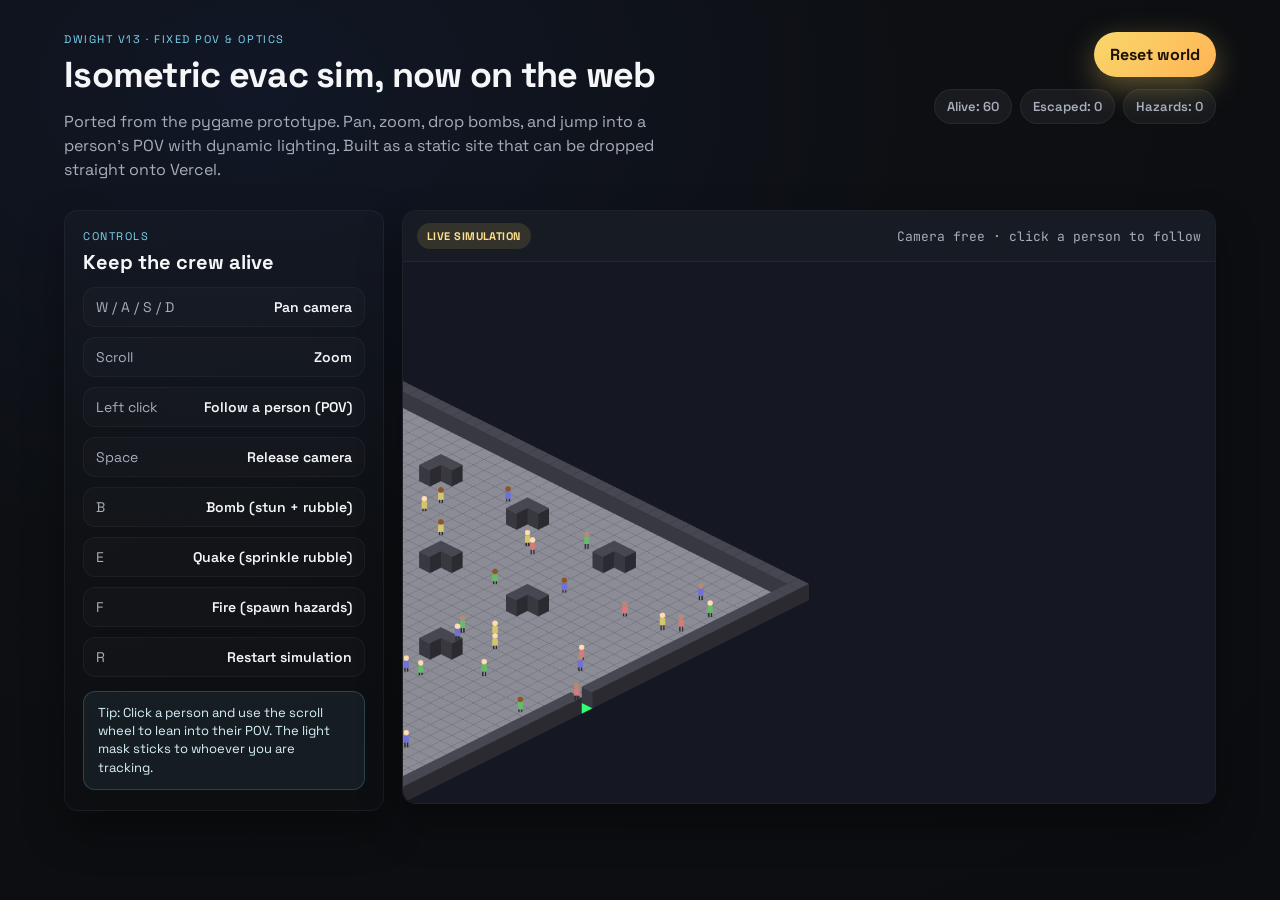
==== index.html @ 776c5ba7 "frontend" ====
<!doctype html>
<html lang="en">
<head>
  <meta charset="UTF-8">
  <meta name="viewport" content="width=device-width, initial-scale=1.0">
  <title>Dwight V13 – Browser Port</title>
  <link rel="preconnect" href="https://fonts.googleapis.com">
  <link rel="preconnect" href="https://fonts.gstatic.com" crossorigin>
  <link href="https://fonts.googleapis.com/css2?family=Space+Grotesk:wght@400;500;700&family=JetBrains+Mono:wght@400;600&display=swap" rel="stylesheet">
  <link rel="stylesheet" href="style.css">
</head>
<body>
  <div class="page">
    <header class="hero">
      <div>
        <p class="eyebrow">Dwight V13 · Fixed POV & Optics</p>
        <h1>Isometric evac sim, now on the web</h1>
        <p class="lede">
          Ported from the pygame prototype. Pan, zoom, drop bombs, and jump into a person's POV with dynamic lighting.
          Built as a static site that can be dropped straight onto Vercel.
        </p>
      </div>
      <div class="hero__cta">
        <button id="resetBtn" class="btn btn-primary">Reset world</button>
        <div class="chips">
          <span class="chip" id="aliveChip">Alive: 0</span>
          <span class="chip" id="escapedChip">Escaped: 0</span>
          <span class="chip" id="hazardChip">Hazards: 0</span>
        </div>
      </div>
    </header>

    <section class="layout">
      <aside class="panel">
        <div class="panel__header">
          <div>
            <p class="eyebrow">Controls</p>
            <h2>Keep the crew alive</h2>
          </div>
        </div>
        <ul class="control-list">
          <li><span>W / A / S / D</span><strong>Pan camera</strong></li>
          <li><span>Scroll</span><strong>Zoom</strong></li>
          <li><span>Left click</span><strong>Follow a person (POV)</strong></li>
          <li><span>Space</span><strong>Release camera</strong></li>
          <li><span>B</span><strong>Bomb (stun + rubble)</strong></li>
          <li><span>E</span><strong>Quake (sprinkle rubble)</strong></li>
          <li><span>F</span><strong>Fire (spawn hazards)</strong></li>
          <li><span>R</span><strong>Restart simulation</strong></li>
        </ul>
        <div class="note">
          Tip: Click a person and use the scroll wheel to lean into their POV. The light mask sticks to whoever you are tracking.
        </div>
      </aside>

      <div class="canvas-wrap">
        <div class="canvas-header">
          <div class="tag">Live simulation</div>
          <div id="targetInfo" class="target-info">Camera free · click a person to follow</div>
        </div>
        <canvas id="sim" width="1200" height="800"></canvas>
      </div>
    </section>
  </div>

  <script src="main.js"></script>
</body>
</html>
---- style.css ----
* { box-sizing: border-box; }

:root {
  --bg: #0d0f12;
  --panel: #12151b;
  --panel-2: #171b23;
  --ink: #f5f6f8;
  --muted: #a7adba;
  --accent: #f8d86b;
  --accent-2: #7cd6f1;
  --danger: #ff865b;
  --radius: 14px;
  --shadow: 0 20px 40px rgba(0, 0, 0, 0.35);
}

body {
  margin: 0;
  font-family: 'Space Grotesk', 'Inter', system-ui, -apple-system, BlinkMacSystemFont, sans-serif;
  background: radial-gradient(120% 120% at 20% 10%, #111726 0, #0d0f12 45%, #0b0d10 100%);
  color: var(--ink);
  min-height: 100vh;
}

.page {
  max-width: 1200px;
  margin: 0 auto;
  padding: 32px 24px 64px;
}

.hero {
  display: flex;
  align-items: flex-start;
  justify-content: space-between;
  gap: 24px;
  margin-bottom: 28px;
}

.hero h1 {
  margin: 6px 0 12px;
  font-size: clamp(26px, 3vw, 36px);
  letter-spacing: -0.02em;
}

.hero .lede {
  margin: 0;
  color: var(--muted);
  max-width: 640px;
  line-height: 1.5;
}

.hero__cta {
  display: flex;
  flex-direction: column;
  align-items: flex-end;
  gap: 12px;
  min-width: 240px;
}

.eyebrow {
  margin: 0;
  text-transform: uppercase;
  letter-spacing: 0.14em;
  font-size: 11px;
  color: var(--accent-2);
}

.btn {
  font: inherit;
  border: none;
  cursor: pointer;
  padding: 12px 16px;
  border-radius: 999px;
  transition: transform 120ms ease, box-shadow 120ms ease, background 160ms ease;
}

.btn-primary {
  background: linear-gradient(135deg, #f8d86b, #ffb454);
  color: #1b1105;
  font-weight: 700;
  box-shadow: 0 10px 30px rgba(248, 216, 107, 0.35);
}

.btn-primary:hover { transform: translateY(-1px); }
.btn-primary:active { transform: translateY(0); }

.chips {
  display: flex;
  gap: 8px;
  flex-wrap: wrap;
  justify-content: flex-end;
}

.chip {
  padding: 8px 12px;
  border-radius: 999px;
  background: rgba(255, 255, 255, 0.05);
  border: 1px solid rgba(255, 255, 255, 0.06);
  color: var(--muted);
  font-weight: 600;
  font-size: 13px;
}

.layout {
  display: grid;
  grid-template-columns: 320px 1fr;
  gap: 18px;
  align-items: start;
}

.panel {
  background: linear-gradient(160deg, rgba(255, 255, 255, 0.02), rgba(255, 255, 255, 0));
  border: 1px solid rgba(255, 255, 255, 0.05);
  border-radius: var(--radius);
  padding: 18px 18px 20px;
  box-shadow: var(--shadow);
}

.panel__header {
  display: flex;
  align-items: center;
  justify-content: space-between;
}

.panel h2 {
  margin: 6px 0 12px;
  font-size: 20px;
}

.control-list {
  list-style: none;
  margin: 0;
  padding: 0;
  display: grid;
  gap: 10px;
}

.control-list li {
  display: flex;
  justify-content: space-between;
  align-items: center;
  background: rgba(255, 255, 255, 0.02);
  border: 1px solid rgba(255, 255, 255, 0.04);
  padding: 10px 12px;
  border-radius: 12px;
  font-size: 14px;
  color: var(--muted);
}

.control-list strong {
  color: var(--ink);
  font-weight: 600;
}

.note {
  margin-top: 14px;
  padding: 12px 14px;
  border-radius: 12px;
  background: rgba(124, 214, 241, 0.08);
  border: 1px solid rgba(124, 214, 241, 0.2);
  color: #d9f1f9;
  font-size: 13px;
  line-height: 1.4;
}

.canvas-wrap {
  background: var(--panel);
  border-radius: var(--radius);
  border: 1px solid rgba(255, 255, 255, 0.05);
  box-shadow: var(--shadow);
  overflow: hidden;
}

.canvas-header {
  display: flex;
  align-items: center;
  justify-content: space-between;
  padding: 12px 14px;
  background: var(--panel-2);
  border-bottom: 1px solid rgba(255, 255, 255, 0.05);
  color: var(--muted);
  font-size: 13px;
}

.tag {
  padding: 6px 10px;
  background: rgba(248, 216, 107, 0.12);
  color: #ffdf8d;
  border-radius: 999px;
  font-weight: 700;
  letter-spacing: 0.04em;
  text-transform: uppercase;
  font-size: 11px;
}

.target-info {
  font-family: 'JetBrains Mono', 'Space Grotesk', monospace;
}

canvas {
  width: 100%;
  height: auto;
  display: block;
  background: linear-gradient(180deg, #0f1218 0%, #090b0f 100%);
}

@media (max-width: 960px) {
  .layout {
    grid-template-columns: 1fr;
  }
  .hero {
    flex-direction: column;
    align-items: flex-start;
  }
  .hero__cta {
    width: 100%;
    align-items: flex-start;
  }
}
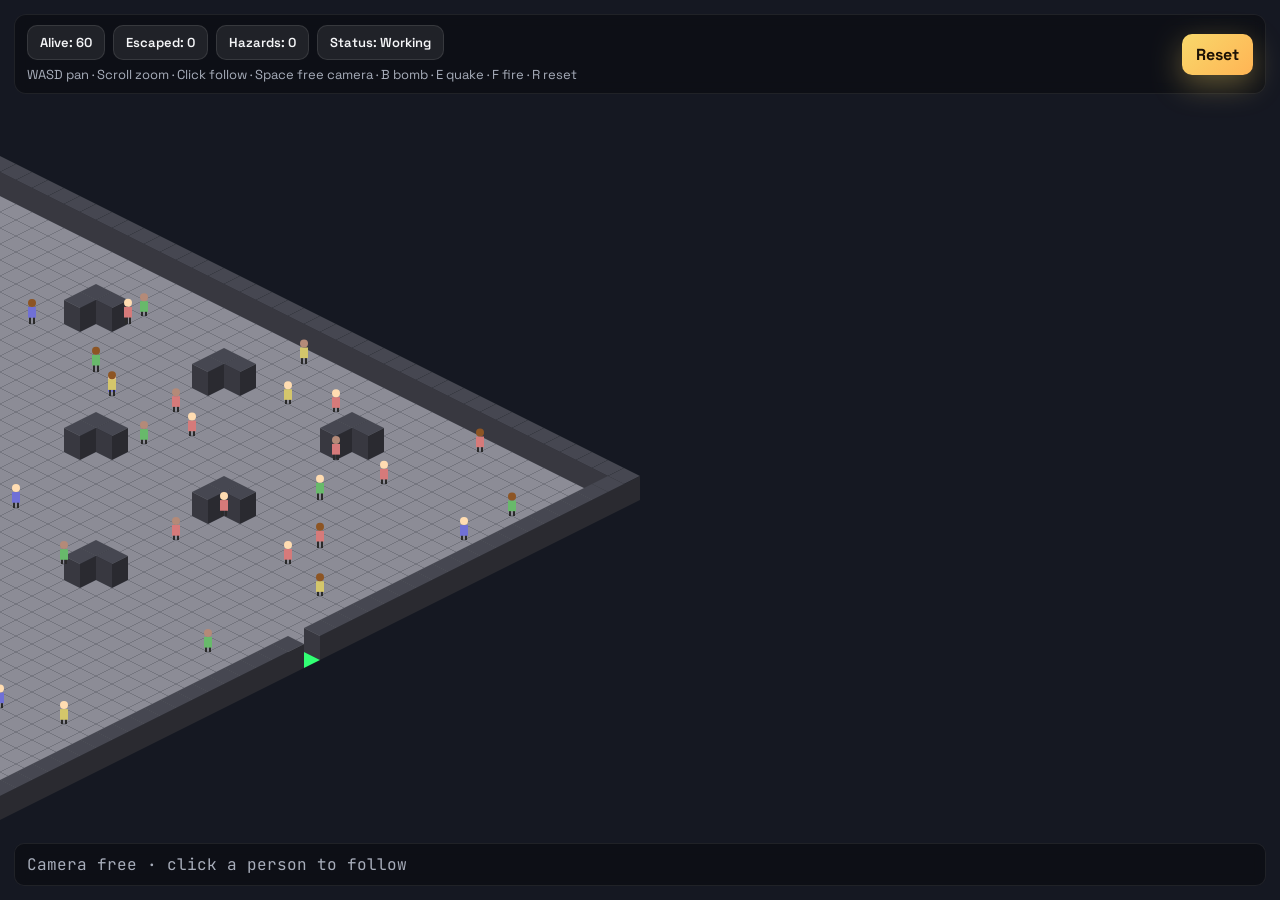
==== commit 46de31c0: "frontend" ====
--- a/index.html
+++ b/index.html
@@ -3,65 +3,30 @@
 <head>
   <meta charset="UTF-8">
   <meta name="viewport" content="width=device-width, initial-scale=1.0">
-  <title>Dwight V13 – Browser Port</title>
+  <title>Dwight V13</title>
   <link rel="preconnect" href="https://fonts.googleapis.com">
   <link rel="preconnect" href="https://fonts.gstatic.com" crossorigin>
   <link href="https://fonts.googleapis.com/css2?family=Space+Grotesk:wght@400;500;700&family=JetBrains+Mono:wght@400;600&display=swap" rel="stylesheet">
   <link rel="stylesheet" href="style.css">
 </head>
 <body>
-  <div class="page">
-    <header class="hero">
-      <div>
-        <p class="eyebrow">Dwight V13 · Fixed POV & Optics</p>
-        <h1>Isometric evac sim, now on the web</h1>
-        <p class="lede">
-          Ported from the pygame prototype. Pan, zoom, drop bombs, and jump into a person's POV with dynamic lighting.
-          Built as a static site that can be dropped straight onto Vercel.
-        </p>
+  <div class="hud">
+    <div class="hud__stats">
+      <div class="chips">
+        <span class="chip" id="aliveChip">Alive: 0</span>
+        <span class="chip" id="escapedChip">Escaped: 0</span>
+        <span class="chip" id="hazardChip">Hazards: 0</span>
+        <span class="chip" id="statusChip">Status: Working</span>
       </div>
-      <div class="hero__cta">
-        <button id="resetBtn" class="btn btn-primary">Reset world</button>
-        <div class="chips">
-          <span class="chip" id="aliveChip">Alive: 0</span>
-          <span class="chip" id="escapedChip">Escaped: 0</span>
-          <span class="chip" id="hazardChip">Hazards: 0</span>
-        </div>
+      <div class="controls">
+        WASD pan · Scroll zoom · Click follow · Space free camera · B bomb · E quake · F fire · R reset
       </div>
-    </header>
+    </div>
+    <button id="resetBtn" class="btn btn-primary">Reset</button>
+  </div>
 
-    <section class="layout">
-      <aside class="panel">
-        <div class="panel__header">
-          <div>
-            <p class="eyebrow">Controls</p>
-            <h2>Keep the crew alive</h2>
-          </div>
-        </div>
-        <ul class="control-list">
-          <li><span>W / A / S / D</span><strong>Pan camera</strong></li>
-          <li><span>Scroll</span><strong>Zoom</strong></li>
-          <li><span>Left click</span><strong>Follow a person (POV)</strong></li>
-          <li><span>Space</span><strong>Release camera</strong></li>
-          <li><span>B</span><strong>Bomb (stun + rubble)</strong></li>
-          <li><span>E</span><strong>Quake (sprinkle rubble)</strong></li>
-          <li><span>F</span><strong>Fire (spawn hazards)</strong></li>
-          <li><span>R</span><strong>Restart simulation</strong></li>
-        </ul>
-        <div class="note">
-          Tip: Click a person and use the scroll wheel to lean into their POV. The light mask sticks to whoever you are tracking.
-        </div>
-      </aside>
-
-      <div class="canvas-wrap">
-        <div class="canvas-header">
-          <div class="tag">Live simulation</div>
-          <div id="targetInfo" class="target-info">Camera free · click a person to follow</div>
-        </div>
-        <canvas id="sim" width="1200" height="800"></canvas>
-      </div>
-    </section>
-  </div>
+  <canvas id="sim"></canvas>
+  <div id="targetInfo" class="target-info">Camera free · click a person to follow</div>
 
   <script src="main.js"></script>
 </body>
--- a/style.css
+++ b/style.css
@@ -2,74 +2,76 @@
 
 :root {
   --bg: #0d0f12;
-  --panel: #12151b;
-  --panel-2: #171b23;
   --ink: #f5f6f8;
   --muted: #a7adba;
   --accent: #f8d86b;
   --accent-2: #7cd6f1;
-  --danger: #ff865b;
-  --radius: 14px;
-  --shadow: 0 20px 40px rgba(0, 0, 0, 0.35);
+}
+
+html, body {
+  margin: 0;
+  padding: 0;
+  width: 100%;
+  height: 100%;
+  overflow: hidden;
 }
 
 body {
-  margin: 0;
   font-family: 'Space Grotesk', 'Inter', system-ui, -apple-system, BlinkMacSystemFont, sans-serif;
   background: radial-gradient(120% 120% at 20% 10%, #111726 0, #0d0f12 45%, #0b0d10 100%);
   color: var(--ink);
-  min-height: 100vh;
 }
 
-.page {
-  max-width: 1200px;
-  margin: 0 auto;
-  padding: 32px 24px 64px;
+.hud {
+  position: fixed;
+  top: 14px;
+  left: 14px;
+  right: 14px;
+  display: flex;
+  align-items: center;
+  justify-content: space-between;
+  gap: 12px;
+  z-index: 10;
+  padding: 10px 12px;
+  border-radius: 12px;
+  background: rgba(0, 0, 0, 0.35);
+  border: 1px solid rgba(255, 255, 255, 0.08);
+  backdrop-filter: blur(6px);
 }
 
-.hero {
+.hud__stats {
   display: flex;
-  align-items: flex-start;
-  justify-content: space-between;
-  gap: 24px;
-  margin-bottom: 28px;
+  flex-direction: column;
+  gap: 6px;
 }
 
-.hero h1 {
-  margin: 6px 0 12px;
-  font-size: clamp(26px, 3vw, 36px);
-  letter-spacing: -0.02em;
+.chips {
+  display: flex;
+  gap: 8px;
+  flex-wrap: wrap;
 }
 
-.hero .lede {
-  margin: 0;
-  color: var(--muted);
-  max-width: 640px;
-  line-height: 1.5;
+.chip {
+  padding: 8px 12px;
+  border-radius: 10px;
+  background: rgba(255, 255, 255, 0.08);
+  border: 1px solid rgba(255, 255, 255, 0.1);
+  color: var(--ink);
+  font-weight: 600;
+  font-size: 13px;
 }
 
-.hero__cta {
-  display: flex;
-  flex-direction: column;
-  align-items: flex-end;
-  gap: 12px;
-  min-width: 240px;
-}
-
-.eyebrow {
-  margin: 0;
-  text-transform: uppercase;
-  letter-spacing: 0.14em;
-  font-size: 11px;
-  color: var(--accent-2);
+.controls {
+  color: var(--muted);
+  font-size: 13px;
 }
 
 .btn {
   font: inherit;
   border: none;
   cursor: pointer;
-  padding: 12px 16px;
-  border-radius: 999px;
+  padding: 10px 14px;
+  border-radius: 10px;
   transition: transform 120ms ease, box-shadow 120ms ease, background 160ms ease;
 }
 
@@ -83,136 +85,31 @@
 .btn-primary:hover { transform: translateY(-1px); }
 .btn-primary:active { transform: translateY(0); }
 
-.chips {
-  display: flex;
-  gap: 8px;
-  flex-wrap: wrap;
-  justify-content: flex-end;
-}
-
-.chip {
-  padding: 8px 12px;
-  border-radius: 999px;
-  background: rgba(255, 255, 255, 0.05);
-  border: 1px solid rgba(255, 255, 255, 0.06);
-  color: var(--muted);
-  font-weight: 600;
-  font-size: 13px;
-}
-
-.layout {
-  display: grid;
-  grid-template-columns: 320px 1fr;
-  gap: 18px;
-  align-items: start;
-}
-
-.panel {
-  background: linear-gradient(160deg, rgba(255, 255, 255, 0.02), rgba(255, 255, 255, 0));
-  border: 1px solid rgba(255, 255, 255, 0.05);
-  border-radius: var(--radius);
-  padding: 18px 18px 20px;
-  box-shadow: var(--shadow);
-}
-
-.panel__header {
-  display: flex;
-  align-items: center;
-  justify-content: space-between;
-}
-
-.panel h2 {
-  margin: 6px 0 12px;
-  font-size: 20px;
-}
-
-.control-list {
-  list-style: none;
-  margin: 0;
-  padding: 0;
-  display: grid;
-  gap: 10px;
-}
-
-.control-list li {
-  display: flex;
-  justify-content: space-between;
-  align-items: center;
-  background: rgba(255, 255, 255, 0.02);
-  border: 1px solid rgba(255, 255, 255, 0.04);
-  padding: 10px 12px;
-  border-radius: 12px;
-  font-size: 14px;
-  color: var(--muted);
-}
-
-.control-list strong {
-  color: var(--ink);
-  font-weight: 600;
-}
-
-.note {
-  margin-top: 14px;
-  padding: 12px 14px;
-  border-radius: 12px;
-  background: rgba(124, 214, 241, 0.08);
-  border: 1px solid rgba(124, 214, 241, 0.2);
-  color: #d9f1f9;
-  font-size: 13px;
-  line-height: 1.4;
-}
-
-.canvas-wrap {
-  background: var(--panel);
-  border-radius: var(--radius);
-  border: 1px solid rgba(255, 255, 255, 0.05);
-  box-shadow: var(--shadow);
-  overflow: hidden;
-}
-
-.canvas-header {
-  display: flex;
-  align-items: center;
-  justify-content: space-between;
-  padding: 12px 14px;
-  background: var(--panel-2);
-  border-bottom: 1px solid rgba(255, 255, 255, 0.05);
-  color: var(--muted);
-  font-size: 13px;
-}
-
-.tag {
-  padding: 6px 10px;
-  background: rgba(248, 216, 107, 0.12);
-  color: #ffdf8d;
-  border-radius: 999px;
-  font-weight: 700;
-  letter-spacing: 0.04em;
-  text-transform: uppercase;
-  font-size: 11px;
-}
-
-.target-info {
-  font-family: 'JetBrains Mono', 'Space Grotesk', monospace;
-}
-
-canvas {
-  width: 100%;
-  height: auto;
+#sim {
+  width: 100vw;
+  height: 100vh;
   display: block;
   background: linear-gradient(180deg, #0f1218 0%, #090b0f 100%);
 }
 
-@media (max-width: 960px) {
-  .layout {
-    grid-template-columns: 1fr;
-  }
-  .hero {
-    flex-direction: column;
-    align-items: flex-start;
-  }
-  .hero__cta {
-    width: 100%;
-    align-items: flex-start;
-  }
+.target-info {
+  position: fixed;
+  bottom: 14px;
+  left: 14px;
+  right: 14px;
+  padding: 10px 12px;
+  border-radius: 10px;
+  background: rgba(0, 0, 0, 0.35);
+  border: 1px solid rgba(255, 255, 255, 0.08);
+  color: var(--muted);
+  font-family: 'JetBrains Mono', 'Space Grotesk', monospace;
+  z-index: 10;
+  backdrop-filter: blur(6px);
 }
+
+@media (max-width: 720px) {
+  .controls { font-size: 12px; }
+  .chip { font-size: 12px; }
+  .hud { flex-direction: column; align-items: flex-start; }
+  .btn-primary { width: 100%; }
+}
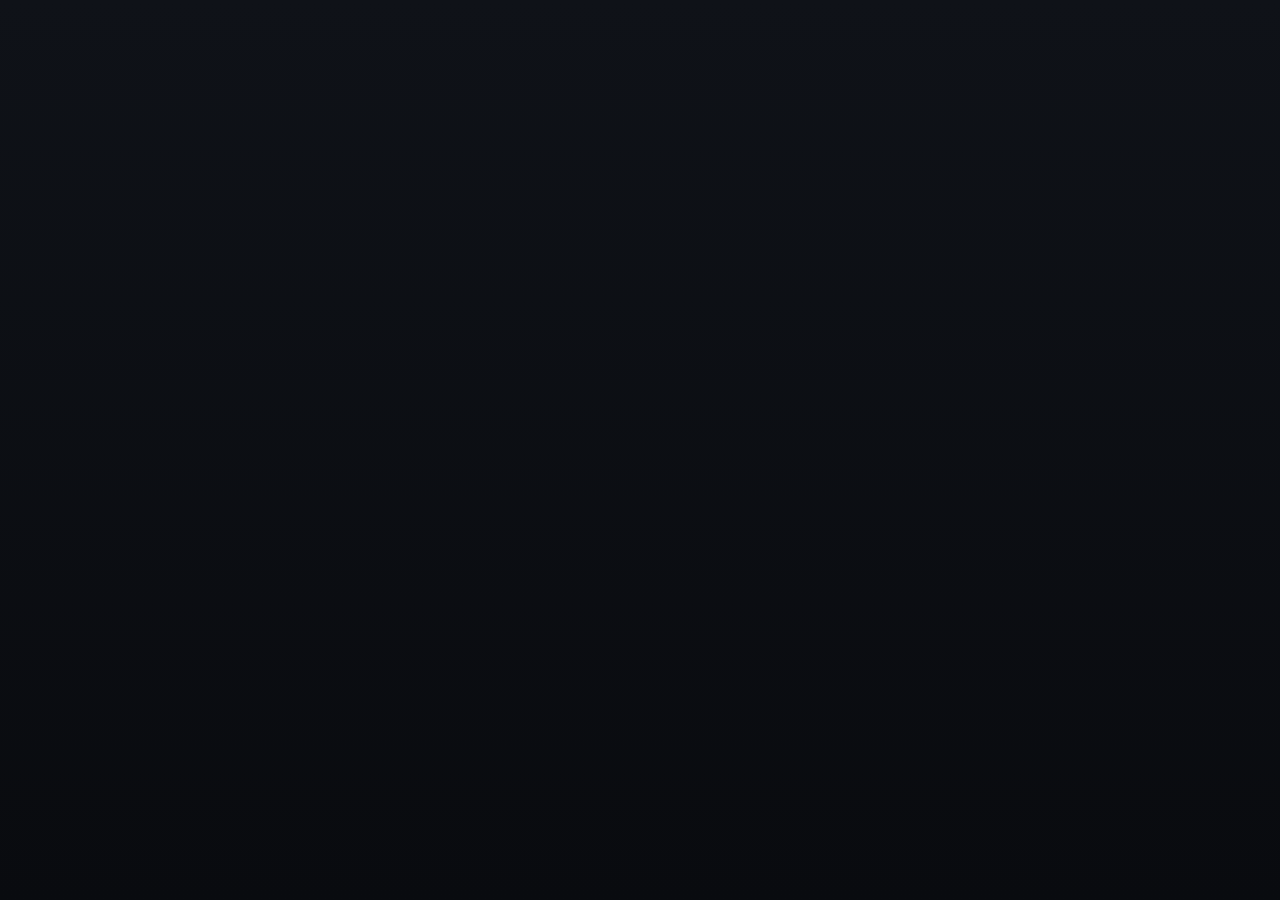
==== commit 7ed7fcc7: "frontend" ====
--- a/index.html
+++ b/index.html
@@ -10,24 +10,8 @@
   <link rel="stylesheet" href="style.css">
 </head>
 <body>
-  <div class="hud">
-    <div class="hud__stats">
-      <div class="chips">
-        <span class="chip" id="aliveChip">Alive: 0</span>
-        <span class="chip" id="escapedChip">Escaped: 0</span>
-        <span class="chip" id="hazardChip">Hazards: 0</span>
-        <span class="chip" id="statusChip">Status: Working</span>
-      </div>
-      <div class="controls">
-        WASD pan · Scroll zoom · Click follow · Space free camera · B bomb · E quake · F fire · R reset
-      </div>
-    </div>
-    <button id="resetBtn" class="btn btn-primary">Reset</button>
-  </div>
-
   <canvas id="sim"></canvas>
-  <div id="targetInfo" class="target-info">Camera free · click a person to follow</div>
-
-  <script src="main.js"></script>
+  <div id="app"></div>
+  <script type="module" src="main.js"></script>
 </body>
 </html>
--- a/style.css
+++ b/style.css
@@ -22,8 +22,21 @@
   color: var(--ink);
 }
 
+#app {
+  position: fixed;
+  inset: 0;
+  pointer-events: none;
+  z-index: 5;
+}
+
+.overlay {
+  width: 100%;
+  height: 100%;
+  position: relative;
+}
+
 .hud {
-  position: fixed;
+  position: absolute;
   top: 14px;
   left: 14px;
   right: 14px;
@@ -31,12 +44,12 @@
   align-items: center;
   justify-content: space-between;
   gap: 12px;
-  z-index: 10;
   padding: 10px 12px;
   border-radius: 12px;
   background: rgba(0, 0, 0, 0.35);
   border: 1px solid rgba(255, 255, 255, 0.08);
   backdrop-filter: blur(6px);
+  pointer-events: auto;
 }
 
 .hud__stats {
@@ -66,6 +79,13 @@
   font-size: 13px;
 }
 
+.hud__actions {
+  display: flex;
+  gap: 8px;
+  flex-wrap: wrap;
+  align-items: center;
+}
+
 .btn {
   font: inherit;
   border: none;
@@ -82,6 +102,12 @@
   box-shadow: 0 10px 30px rgba(248, 216, 107, 0.35);
 }
 
+.btn-secondary {
+  background: rgba(255, 255, 255, 0.08);
+  color: var(--ink);
+  border: 1px solid rgba(255, 255, 255, 0.18);
+}
+
 .btn-primary:hover { transform: translateY(-1px); }
 .btn-primary:active { transform: translateY(0); }
 
@@ -93,7 +119,7 @@
 }
 
 .target-info {
-  position: fixed;
+  position: absolute;
   bottom: 14px;
   left: 14px;
   right: 14px;
@@ -105,6 +131,7 @@
   font-family: 'JetBrains Mono', 'Space Grotesk', monospace;
   z-index: 10;
   backdrop-filter: blur(6px);
+  pointer-events: auto;
 }
 
 @media (max-width: 720px) {
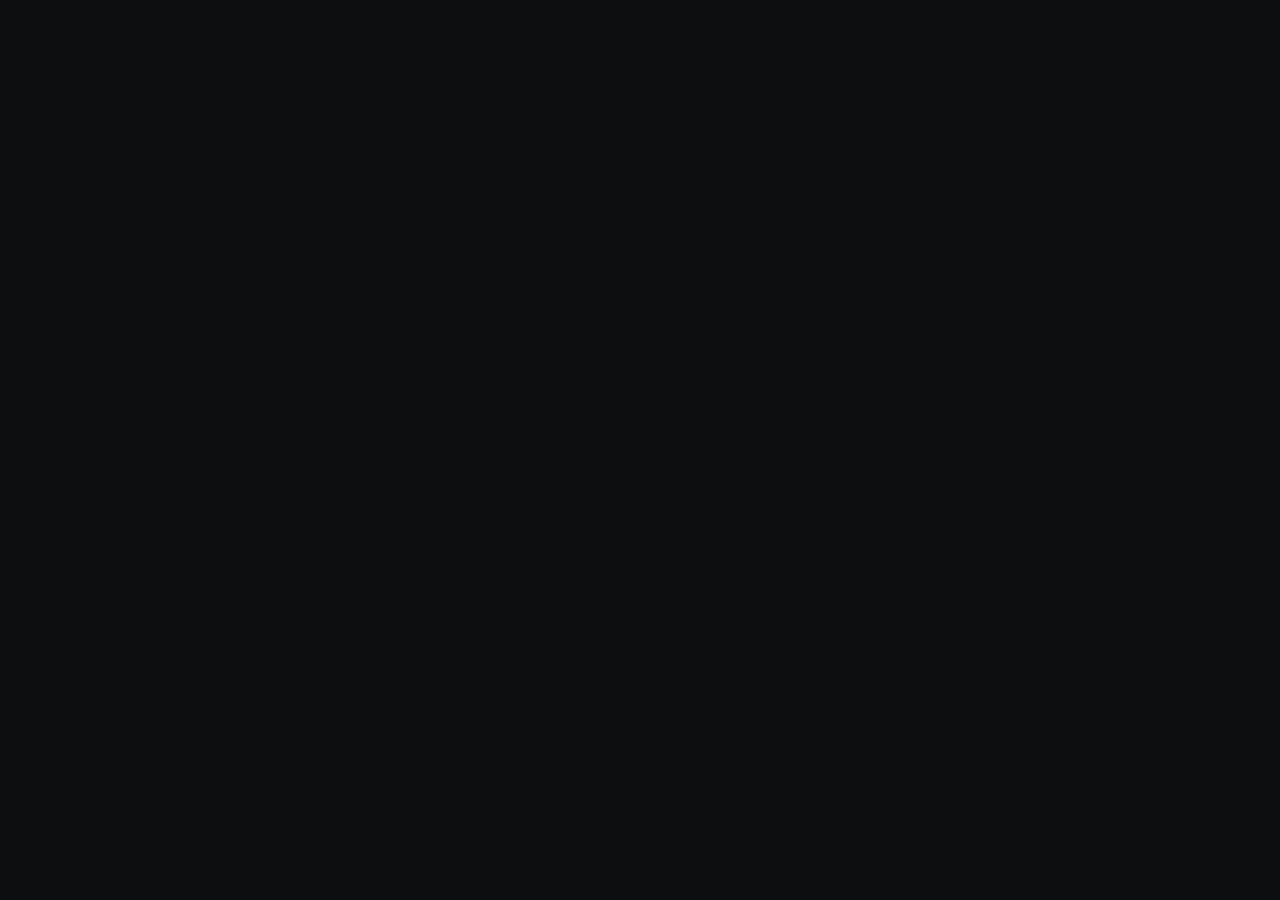
==== commit e603b96f: "frontend" ====
--- a/index.html
+++ b/index.html
@@ -1,9 +1,9 @@
-<!doctype html>
+<!DOCTYPE html>
 <html lang="en">
 <head>
   <meta charset="UTF-8">
   <meta name="viewport" content="width=device-width, initial-scale=1.0">
-  <title>Dwight V13</title>
+  <title>DWIGHT - Dunder Mifflin Emergency Response System</title>
   <link rel="preconnect" href="https://fonts.googleapis.com">
   <link rel="preconnect" href="https://fonts.gstatic.com" crossorigin>
   <link href="https://fonts.googleapis.com/css2?family=Space+Grotesk:wght@400;500;700&family=JetBrains+Mono:wght@400;600&display=swap" rel="stylesheet">
--- a/style.css
+++ b/style.css
@@ -1,11 +1,16 @@
 * { box-sizing: border-box; }
 
 :root {
-  --bg: #0d0f12;
+  --bg: #1a1c20;
   --ink: #f5f6f8;
-  --muted: #a7adba;
-  --accent: #f8d86b;
-  --accent-2: #7cd6f1;
+  --muted: #8a8f9a;
+  --accent: #00d9a0;
+  --neural: #ff3ca0;
+  --danger: #ff5252;
+  --success: #4cff88;
+  --warning: #ffb830;
+  --dunder-blue: #1e3a5f;
+  --dunder-green: #2d5a3d;
 }
 
 html, body {
@@ -17,16 +22,23 @@
 }
 
 body {
-  font-family: 'Space Grotesk', 'Inter', system-ui, -apple-system, BlinkMacSystemFont, sans-serif;
-  background: radial-gradient(120% 120% at 20% 10%, #111726 0, #0d0f12 45%, #0b0d10 100%);
-  color: var(--ink);
+  font-family: 'Space Grotesk', system-ui, sans-serif;
+  background: #0a0b0d;
+  color: var(--ink);
+}
+
+#sim {
+  width: 100vw;
+  height: 100vh;
+  display: block;
+  background: #0d0e10;
 }
 
 #app {
   position: fixed;
   inset: 0;
   pointer-events: none;
-  z-index: 5;
+  z-index: 10;
 }
 
 .overlay {
@@ -35,108 +47,219 @@
   position: relative;
 }
 
+/* Top HUD Panel */
 .hud {
   position: absolute;
-  top: 14px;
-  left: 14px;
-  right: 14px;
-  display: flex;
-  align-items: center;
+  top: 12px;
+  left: 12px;
+  right: 12px;
+  display: flex;
+  align-items: flex-start;
   justify-content: space-between;
   gap: 12px;
-  padding: 10px 12px;
+  padding: 12px 16px;
   border-radius: 12px;
-  background: rgba(0, 0, 0, 0.35);
+  background: rgba(10, 12, 18, 0.85);
   border: 1px solid rgba(255, 255, 255, 0.08);
-  backdrop-filter: blur(6px);
+  backdrop-filter: blur(12px);
   pointer-events: auto;
 }
 
-.hud__stats {
+.hud__left {
   display: flex;
   flex-direction: column;
+  gap: 8px;
+}
+
+.hud__title {
+  display: flex;
+  align-items: center;
+  gap: 10px;
+}
+
+.hud__title h1 {
+  margin: 0;
+  font-size: 16px;
+  font-weight: 700;
+  color: var(--accent);
+  letter-spacing: 1px;
+}
+
+.hud__title span {
+  font-size: 11px;
+  color: var(--muted);
+  font-family: 'JetBrains Mono', monospace;
+}
+
+/* Stat Chips */
+.chips {
+  display: flex;
   gap: 6px;
-}
-
-.chips {
-  display: flex;
-  gap: 8px;
   flex-wrap: wrap;
 }
 
 .chip {
-  padding: 8px 12px;
-  border-radius: 10px;
-  background: rgba(255, 255, 255, 0.08);
-  border: 1px solid rgba(255, 255, 255, 0.1);
-  color: var(--ink);
+  padding: 5px 10px;
+  border-radius: 6px;
+  background: rgba(255, 255, 255, 0.06);
+  border: 1px solid rgba(255, 255, 255, 0.08);
+  color: var(--ink);
+  font-size: 11px;
+  font-family: 'JetBrains Mono', monospace;
+  display: flex;
+  align-items: center;
+  gap: 5px;
+}
+
+.chip.success { background: rgba(76, 255, 136, 0.12); border-color: rgba(76, 255, 136, 0.25); }
+.chip.danger { background: rgba(255, 82, 82, 0.12); border-color: rgba(255, 82, 82, 0.25); color: var(--danger); }
+.chip.warning { background: rgba(255, 184, 48, 0.12); border-color: rgba(255, 184, 48, 0.25); }
+.chip.neural { background: rgba(255, 60, 160, 0.12); border-color: rgba(255, 60, 160, 0.25); color: var(--neural); }
+.chip.sensor { background: rgba(0, 180, 255, 0.1); border-color: rgba(0, 180, 255, 0.2); }
+
+/* Controls hint */
+.controls-hint {
+  font-size: 10px;
+  color: var(--muted);
+  margin-top: 4px;
+}
+
+/* Action Buttons */
+.hud__actions {
+  display: flex;
+  gap: 6px;
+  flex-wrap: wrap;
+}
+
+.btn {
+  font-family: 'Space Grotesk', sans-serif;
+  font-size: 11px;
   font-weight: 600;
-  font-size: 13px;
-}
-
-.controls {
-  color: var(--muted);
-  font-size: 13px;
-}
-
-.hud__actions {
-  display: flex;
-  gap: 8px;
-  flex-wrap: wrap;
-  align-items: center;
-}
-
-.btn {
-  font: inherit;
   border: none;
   cursor: pointer;
-  padding: 10px 14px;
-  border-radius: 10px;
-  transition: transform 120ms ease, box-shadow 120ms ease, background 160ms ease;
+  padding: 8px 14px;
+  border-radius: 6px;
+  transition: all 0.15s ease;
 }
 
 .btn-primary {
-  background: linear-gradient(135deg, #f8d86b, #ffb454);
-  color: #1b1105;
-  font-weight: 700;
-  box-shadow: 0 10px 30px rgba(248, 216, 107, 0.35);
+  background: linear-gradient(135deg, var(--accent) 0%, #00b885 100%);
+  color: #0a1a14;
+  box-shadow: 0 4px 16px rgba(0, 217, 160, 0.25);
+}
+
+.btn-danger {
+  background: linear-gradient(135deg, var(--danger) 0%, #cc3030 100%);
+  color: #fff;
 }
 
 .btn-secondary {
   background: rgba(255, 255, 255, 0.08);
   color: var(--ink);
-  border: 1px solid rgba(255, 255, 255, 0.18);
-}
-
-.btn-primary:hover { transform: translateY(-1px); }
-.btn-primary:active { transform: translateY(0); }
-
-#sim {
-  width: 100vw;
-  height: 100vh;
-  display: block;
-  background: linear-gradient(180deg, #0f1218 0%, #090b0f 100%);
-}
-
-.target-info {
+  border: 1px solid rgba(255, 255, 255, 0.12);
+}
+
+.btn:hover {
+  transform: translateY(-1px);
+  filter: brightness(1.1);
+}
+
+.btn:active {
+  transform: translateY(0);
+}
+
+/* Bottom Info Bar */
+.bottom-bar {
   position: absolute;
-  bottom: 14px;
-  left: 14px;
-  right: 14px;
-  padding: 10px 12px;
+  bottom: 12px;
+  left: 12px;
+  right: 12px;
+  display: flex;
+  justify-content: space-between;
+  align-items: center;
+  padding: 10px 16px;
   border-radius: 10px;
-  background: rgba(0, 0, 0, 0.35);
+  background: rgba(10, 12, 18, 0.85);
   border: 1px solid rgba(255, 255, 255, 0.08);
-  color: var(--muted);
-  font-family: 'JetBrains Mono', 'Space Grotesk', monospace;
-  z-index: 10;
-  backdrop-filter: blur(6px);
+  backdrop-filter: blur(12px);
   pointer-events: auto;
 }
 
-@media (max-width: 720px) {
-  .controls { font-size: 12px; }
-  .chip { font-size: 12px; }
-  .hud { flex-direction: column; align-items: flex-start; }
-  .btn-primary { width: 100%; }
-}
+.bottom-bar__left {
+  display: flex;
+  align-items: center;
+  gap: 16px;
+}
+
+.person-info {
+  font-size: 12px;
+  color: var(--muted);
+  font-family: 'JetBrains Mono', monospace;
+}
+
+.person-info strong {
+  color: var(--ink);
+}
+
+.bottom-bar__right {
+  display: flex;
+  gap: 12px;
+  font-size: 11px;
+  color: var(--muted);
+}
+
+/* Neural Confidence Meter */
+.neural-meter {
+  display: flex;
+  align-items: center;
+  gap: 8px;
+}
+
+.neural-meter__bar {
+  width: 80px;
+  height: 6px;
+  background: rgba(255, 255, 255, 0.1);
+  border-radius: 3px;
+  overflow: hidden;
+}
+
+.neural-meter__fill {
+  height: 100%;
+  background: linear-gradient(90deg, var(--neural), #ff80c0);
+  transition: width 0.3s ease;
+}
+
+/* Alarm Flash */
+@keyframes alarmFlash {
+  0%, 100% { background: rgba(255, 50, 50, 0.05); }
+  50% { background: rgba(255, 50, 50, 0.15); }
+}
+
+.alarm-active {
+  animation: alarmFlash 0.5s ease-in-out infinite;
+}
+
+/* Room Labels */
+.room-label {
+  position: absolute;
+  font-size: 9px;
+  color: rgba(255, 255, 255, 0.4);
+  font-family: 'JetBrains Mono', monospace;
+  text-transform: uppercase;
+  letter-spacing: 1px;
+  pointer-events: none;
+}
+
+/* Responsive */
+@media (max-width: 800px) {
+  .hud {
+    flex-direction: column;
+  }
+  .hud__actions {
+    width: 100%;
+    justify-content: center;
+  }
+  .chips {
+    justify-content: center;
+  }
+}
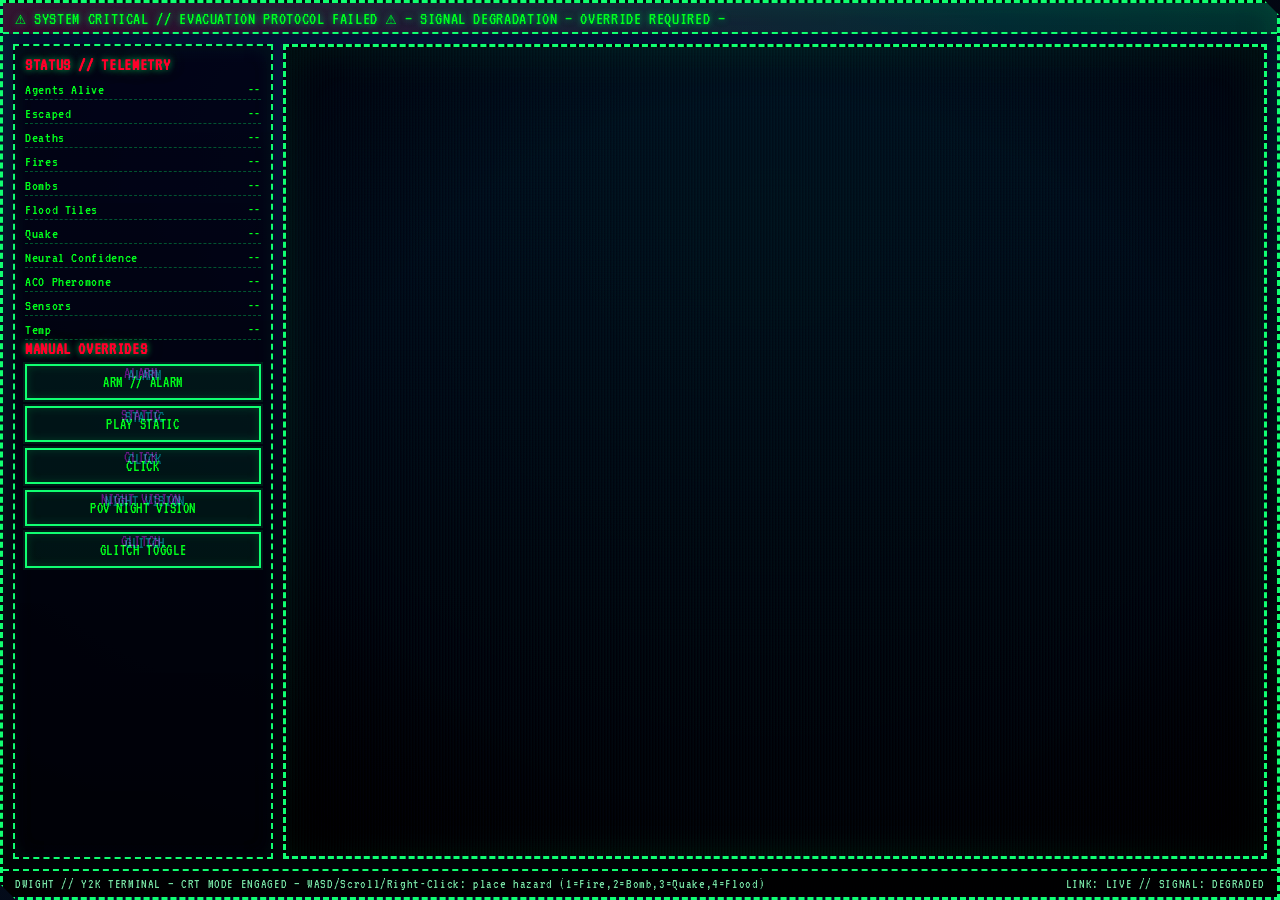
==== commit b9a4a80e: "frontend" ====
--- a/index.html
+++ b/index.html
@@ -1,17 +1,278 @@
-<!DOCTYPE html>
+<!doctype html>
 <html lang="en">
 <head>
   <meta charset="UTF-8">
   <meta name="viewport" content="width=device-width, initial-scale=1.0">
-  <title>DWIGHT - Dunder Mifflin Emergency Response System</title>
-  <link rel="preconnect" href="https://fonts.googleapis.com">
-  <link rel="preconnect" href="https://fonts.gstatic.com" crossorigin>
-  <link href="https://fonts.googleapis.com/css2?family=Space+Grotesk:wght@400;500;700&family=JetBrains+Mono:wght@400;600&display=swap" rel="stylesheet">
-  <link rel="stylesheet" href="style.css">
+  <title>DWIGHT // Y2K CRISIS TERMINAL</title>
+  <link href="https://fonts.googleapis.com/css2?family=VT323&display=swap" rel="stylesheet">
+  <style>
+    :root {
+      --bg: #0a0f2c;
+      --crt-green: #00ff33;
+      --crt-red: #ff0033;
+      --muted: #7fd3a0;
+      --border: #2aff7a;
+      --glow: 0 0 6px rgba(0,255,120,0.6), 0 0 18px rgba(0,255,120,0.3);
+    }
+    * { box-sizing: border-box; }
+    html, body {
+      margin: 0; padding: 0; width: 100%; height: 100%;
+      background: radial-gradient(circle at 30% 20%, #10284a, #061428 55%, #020611 80%);
+      color: var(--crt-green);
+      font-family: 'VT323', monospace;
+      letter-spacing: 0.04em;
+      overflow: hidden;
+    }
+    .shell {
+      position: relative;
+      width: 100%;
+      height: 100%;
+      display: grid;
+      grid-template-rows: auto 1fr auto;
+      background: linear-gradient(180deg, rgba(0,20,50,0.65), rgba(0,0,0,0.8));
+      border: 3px dashed var(--border);
+      clip-path: polygon(0 0, calc(100% - 16px) 0, 100% 16px, 100% 100%, 16px 100%, 0 calc(100% - 16px));
+      box-shadow: inset 0 0 30px rgba(0,255,120,0.12), 0 0 24px rgba(0,255,120,0.12);
+      filter: saturate(1.1) contrast(1.1);
+      overflow: hidden;
+    }
+    .marquee {
+      padding: 4px 12px;
+      font-size: 18px;
+      background: linear-gradient(90deg, rgba(255,0,51,0.2), rgba(0,255,120,0.15));
+      border-bottom: 2px dashed var(--border);
+      text-shadow: var(--glow);
+      white-space: nowrap;
+      overflow: hidden;
+      position: relative;
+    }
+    .marquee span {
+      display: inline-block;
+      animation: marquee 14s linear infinite;
+    }
+    @keyframes marquee {
+      0% { transform: translateX(0); }
+      100% { transform: translateX(-50%); }
+    }
+    .viewport {
+      position: relative;
+      padding: 10px;
+      display: grid;
+      grid-template-columns: 260px 1fr;
+      gap: 10px;
+      height: 100%;
+    }
+    .panel {
+      border: 2px dashed var(--border);
+      padding: 10px;
+      background: rgba(0, 8, 20, 0.65);
+      box-shadow: inset 0 0 20px rgba(0,255,120,0.08);
+    }
+    .panel h3 {
+      margin: 0 0 6px 0;
+      font-size: 18px;
+      color: var(--crt-red);
+      text-shadow: var(--glow);
+    }
+    .stats-grid {
+      display: grid;
+      gap: 4px;
+      font-size: 15px;
+    }
+    .stat {
+      display: flex;
+      justify-content: space-between;
+      border-bottom: 1px dashed rgba(0,255,120,0.3);
+      padding: 2px 0;
+    }
+    .controls {
+      display: grid;
+      gap: 6px;
+    }
+    .btn {
+      font: inherit;
+      color: var(--crt-green);
+      background: rgba(0, 255, 120, 0.08);
+      border: 2px solid var(--border);
+      padding: 8px;
+      text-align: center;
+      cursor: pointer;
+      transition: all 140ms ease;
+      box-shadow: 0 0 0 2px rgba(0,255,120,0.1), inset 0 0 10px rgba(0,255,120,0.15);
+    }
+    .btn:hover {
+      background: rgba(255,0,51,0.16);
+      color: var(--crt-red);
+      box-shadow: 0 0 10px rgba(255,0,51,0.35), inset 0 0 12px rgba(255,0,51,0.25);
+    }
+    .btn:active { filter: hue-rotate(-30deg) brightness(1.3); }
+    .btn.glitch { position: relative; overflow: hidden; }
+    .btn.glitch::after, .btn.glitch::before {
+      content: attr(data-label);
+      position: absolute;
+      left: 0; top: 0; width: 100%; height: 100%;
+      mix-blend-mode: screen;
+      opacity: 0.4;
+      pointer-events: none;
+    }
+    .btn.glitch::before { color: #ff00ff; transform: translate(-2px, -1px); }
+    .btn.glitch::after { color: #00e5ff; transform: translate(2px, 1px); }
+    .canvas-wrap {
+      position: relative;
+      border: 3px dashed var(--border);
+      background: linear-gradient(180deg, #011020, #03060c);
+      box-shadow: inset 0 0 40px rgba(0,255,120,0.12);
+      overflow: hidden;
+      height: 100%;
+    }
+    #canvas {
+      width: 100%;
+      height: 100%;
+      display: block;
+      filter: contrast(1.2) saturate(1.2);
+      image-rendering: pixelated;
+    }
+    .scanlines {
+      pointer-events: none;
+      position: absolute;
+      inset: 0;
+      background-image:
+        linear-gradient(rgba(0,0,0,0.1) 50%, rgba(0,0,0,0) 50%),
+        radial-gradient(circle at 50% 20%, rgba(0,255,120,0.04), rgba(0,0,0,0));
+      background-size: 100% 3px, 100% 100%;
+      mix-blend-mode: screen;
+    }
+    .aberration {
+      pointer-events: none;
+      position: absolute;
+      inset: 0;
+      background: repeating-linear-gradient(90deg, rgba(255,0,0,0.03) 0, rgba(255,0,0,0.03) 1px, rgba(0,255,255,0.03) 2px, rgba(0,255,255,0.03) 3px);
+      mix-blend-mode: screen;
+    }
+    .curvature {
+      pointer-events: none;
+      position: absolute;
+      inset: 0;
+      background: radial-gradient(ellipse at center, rgba(0,0,0,0) 60%, rgba(0,0,0,0.4));
+      mix-blend-mode: multiply;
+    }
+    .night-vision {
+      position: absolute;
+      inset: 0;
+      pointer-events: none;
+      background: radial-gradient(circle at center, rgba(0,255,120,0.15), rgba(0,255,120,0.02));
+      mix-blend-mode: screen;
+      opacity: 0;
+      transition: opacity 200ms ease;
+    }
+    .night-vision.active { opacity: 1; }
+    .bottom {
+      display: flex;
+      justify-content: space-between;
+      padding: 6px 12px;
+      border-top: 2px dashed var(--border);
+      background: rgba(0, 5, 12, 0.7);
+      font-size: 14px;
+      color: var(--muted);
+    }
+    .corners::before, .corners::after {
+      content: '';
+      position: absolute;
+      width: 14px; height: 14px;
+      border: 2px solid var(--border);
+    }
+    .corners::before { top: -2px; left: -2px; border-right: none; border-bottom: none; }
+    .corners::after { bottom: -2px; right: -2px; border-left: none; border-top: none; }
+  </style>
 </head>
 <body>
-  <canvas id="sim"></canvas>
-  <div id="app"></div>
-  <script type="module" src="main.js"></script>
+  <div class="shell corners">
+    <div class="marquee"><span>⚠ SYSTEM CRITICAL // EVACUATION PROTOCOL FAILED ⚠  —  SIGNAL DEGRADATION —  OVERRIDE REQUIRED —  </span></div>
+    <div class="viewport">
+      <div class="panel">
+        <h3>STATUS // TELEMETRY</h3>
+        <div class="stats-grid" id="statsGrid">
+          <div class="stat"><span>Agents Alive</span><span data-stat="alive">--</span></div>
+          <div class="stat"><span>Escaped</span><span data-stat="escaped">--</span></div>
+          <div class="stat"><span>Deaths</span><span data-stat="deaths">--</span></div>
+          <div class="stat"><span>Fires</span><span data-stat="fires">--</span></div>
+          <div class="stat"><span>Bombs</span><span data-stat="bombs">--</span></div>
+          <div class="stat"><span>Flood Tiles</span><span data-stat="flood">--</span></div>
+          <div class="stat"><span>Quake</span><span data-stat="quake">--</span></div>
+          <div class="stat"><span>Neural Confidence</span><span data-stat="neural">--</span></div>
+          <div class="stat"><span>ACO Pheromone</span><span data-stat="aco">--</span></div>
+          <div class="stat"><span>Sensors</span><span data-stat="sensors">--</span></div>
+          <div class="stat"><span>Temp</span><span data-stat="temp">--</span></div>
+        </div>
+        <h3>MANUAL OVERRIDES</h3>
+        <div class="controls">
+          <div class="btn glitch" data-label="ALARM" onclick="playAlarm(); window.dispatchEvent(new CustomEvent('apoc-alarm'))">ARM // ALARM</div>
+          <div class="btn glitch" data-label="STATIC" onclick="playStatic()">PLAY STATIC</div>
+          <div class="btn glitch" data-label="CLICK" onclick="playClick()">CLICK</div>
+          <div class="btn glitch" data-label="NIGHT VISION" onclick="toggleNightVision()">POV NIGHT VISION</div>
+          <div class="btn glitch" data-label="GLITCH" onclick="toggleAberration()">GLITCH TOGGLE</div>
+        </div>
+      </div>
+      <div class="canvas-wrap corners">
+        <canvas id="canvas"></canvas>
+        <div class="night-vision" id="nv"></div>
+        <div class="scanlines"></div>
+        <div class="aberration" id="ab"></div>
+        <div class="curvature"></div>
+      </div>
+    </div>
+    <div class="bottom">
+      <span>DWIGHT // Y2K TERMINAL — CRT MODE ENGAGED — WASD/Scroll/Right-Click: place hazard (1=Fire,2=Bomb,3=Quake,4=Flood)</span>
+      <span>LINK: LIVE // SIGNAL: DEGRADED</span>
+    </div>
+  </div>
+
+  <script>
+    // Audio stubs (replace src with your .mp3)
+    const clickAudio = new Audio('placeholder-click.mp3');
+    const alarmAudio = new Audio('placeholder-alarm.mp3');
+    alarmAudio.loop = true;
+    const staticAudio = new Audio('placeholder-static.mp3');
+    staticAudio.loop = true;
+
+    function playClick() { try { clickAudio.currentTime = 0; clickAudio.play(); } catch (_) {} }
+    function playAlarm() { try { alarmAudio.currentTime = 0; alarmAudio.play(); } catch (_) {} }
+    function playStatic() { try { staticAudio.currentTime = 0; staticAudio.play(); } catch (_) {} }
+
+    // Visual toggles
+    function toggleNightVision() {
+      document.getElementById('nv').classList.toggle('active');
+    }
+    function toggleAberration() {
+      document.getElementById('ab').classList.toggle('active');
+    }
+
+    // Stats bridge: call window.updateApocStats({...}) from your sim
+    const statEls = {};
+    document.querySelectorAll('[data-stat]').forEach(el => { statEls[el.dataset.stat] = el; });
+    window.updateApocStats = (stats = {}) => {
+      const {
+        alive='--', escaped='--', deaths='--',
+        fires='--', bombs='--', flood='--', quake=false,
+        neural='--', aco='--', sensors='--', temp='--'
+      } = stats;
+      statEls.alive.textContent = alive;
+      statEls.escaped.textContent = escaped;
+      statEls.deaths.textContent = deaths;
+      statEls.fires.textContent = fires;
+      statEls.bombs.textContent = bombs;
+      statEls.flood.textContent = flood;
+      statEls.quake.textContent = quake ? 'ACTIVE' : 'IDLE';
+      statEls.neural.textContent = typeof neural === 'number' ? `${Math.round(neural*100)}%` : neural;
+      statEls.aco.textContent = typeof aco === 'number' ? `${Math.round(aco*100)}%` : aco;
+      statEls.sensors.textContent = sensors;
+      statEls.temp.textContent = temp;
+    };
+
+    // Chromatic aberration toggle for canvas/text
+    const canvasEl = document.getElementById('canvas');
+    const abEl = document.getElementById('ab');
+    abEl.classList.add('active');
+  </script>
 </body>
 </html>
